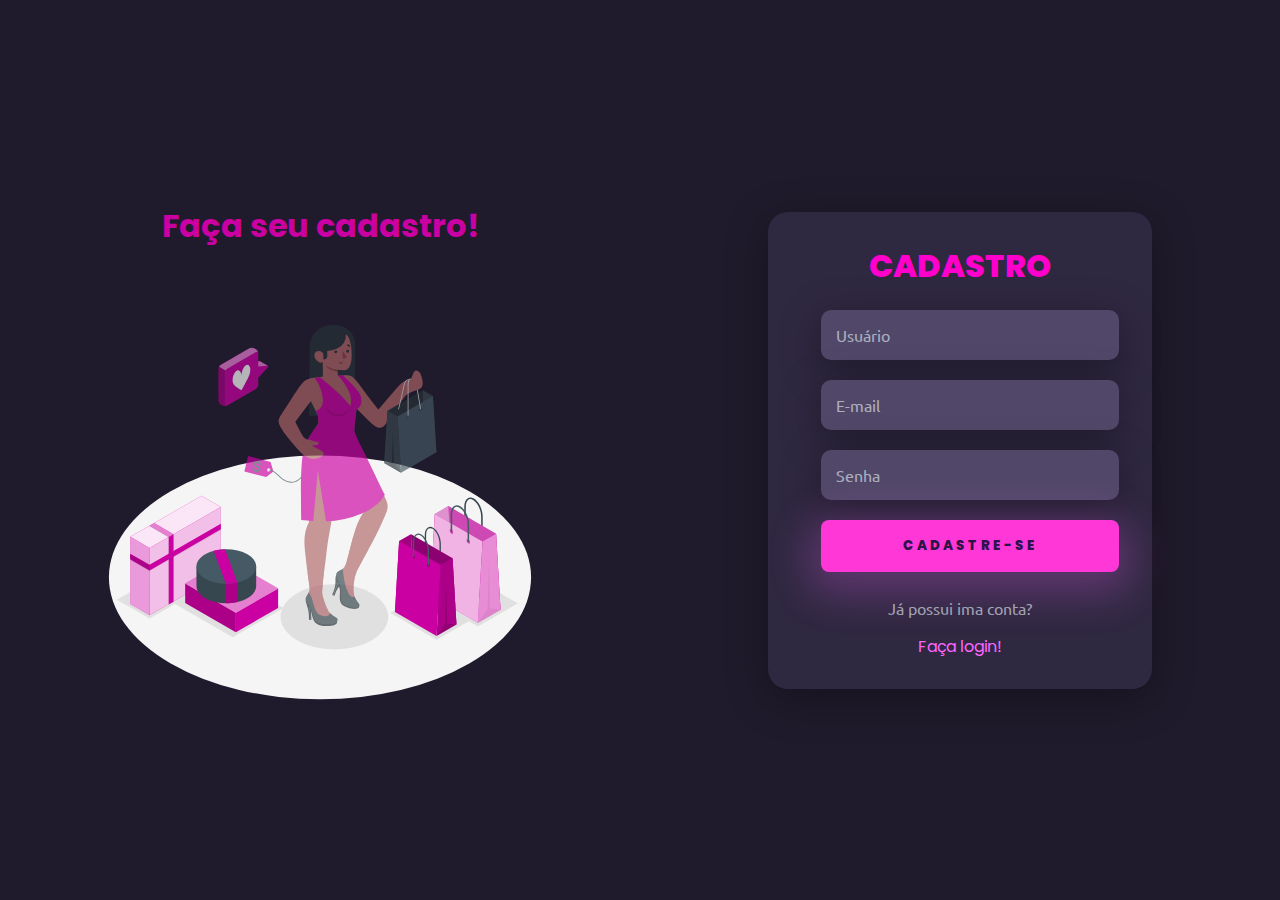
==== cadastro.html @ c9ddd822 "Add files via upload" ====
<!DOCTYPE html>
<html lang="pt-BR">
<head>
    <meta charset="UTF-8">
    <meta http-equiv="X-UA-Compatible" content="IE=edge">
    <meta name="viewport" content="width=device-width, initial-scale=1.0">
    <title>Tudo pra Elas | Cadastro</title>
    <link rel="stylesheet" href="cadastro.css">
    <link rel="shortcut icon" href="img/login.jpg" >
</head>
<body>

    <section class="main">
        <div class="left">
            <h1>Faça seu cadastro!</h1>
            <img src="img/cadastro-img.svg" alt="animate" class="cadastro-img">
        </div>
        <div class="right">
            <div class="card-cadastro">
                <h1>CADASTRO</h1>
                <form method="get">
                    <div class="text">
                        <label for="usurario"></label>
                        <input type="text" placeholder="Usuário"    required>
                    </div>
                    <div class="text">  
                        <label for="email"></label>
                        <input type="text" placeholder="E-mail" required>
                    </div>
                    <div class="text">  
                        <label for="senha"></label>
                        <input type="text" placeholder="Senha" required>
                    </div>
                    <button class="btn-cadastro">CADASTRE-SE</button>
                </form>
                <p>Já possui ima conta?</p>
                <a href="index.html">Faça login!</a>
            </div>
        </div>
    </section>
</body>
</html>
---- cadastro.css ----
@import url('https://fonts.googleapis.com/css2?family=Ubuntu:wght@400;500;700&display=swap');
@import url('https://fonts.googleapis.com/css2?family=Poppins:wght@200;300;400;500;600;700;800;900&display=swap');

body {
    margin: 0;
}

body * {
    box-sizing: border-box;
}

.main {
    width: 100vw;
    height: 100vh;
    background-color: #201b2c;
    display: flex;
    justify-content: center;
    align-items: center;
}

.left {
    width: 50vw;
    height: 100vh;
    display: flex;
    flex-direction: column;
    justify-content: center;
    align-items: center;
}

.left > h1 {
    color: #cb00a2;
    font-family: 'Poppins';
}

.cadastro-img {
    width: 35vw;
}

.right {
    width: 50vw;
    height: 100vh;
    display: flex;
    justify-content: center;
    align-items: center; 
}

.card-cadastro {
    width: 60%;
    display: flex;
    flex-direction: column;
    justify-content: center;
    align-items: center;
    padding: 30px 35px; /* Eixo y e Eixo X */
    background-color: #2f2841;
    border-radius: 20px;
    box-shadow: 0 10px 40px #00000056
}

.card-cadastro > h1 {
    color: rgb(255, 0, 204);
    font-weight: 800;
    margin: 0;
    font-family: 'Poppins';
}

.text {
    width: 100%;
    margin: 10px;
    display: flex;
    flex-direction: column;
    align-items: flex-start;
    justify-content: center;
    font-family: 'Ubuntu';
}

.text > input {
    width: 100%;
    border: none;
    border-radius: 10px;
    padding: 15px;
    background-color: #514869;
    color: #f0ffffde;
    font-size: 12pt;
    box-shadow: 0 10px 40px #00000056;
    outline: none;
    box-sizing: border-box;
    font-family: 'Ubuntu';
}

.text > label {
    color: #f0ffffde;
    margin-bottom: 10px;
}

.text > input::placeholder {
    color: #f0ffff94;
}

.btn-cadastro {
    width: 100%;
    padding: 16px 0;
    margin: 25px;
    border: none;
    border-radius: 8px;
    outline: none;
    font-weight: 800;
    letter-spacing: 3px;
    font-family: 'Poppins';
    color: #2b134b;
    background-color: #fe37d6;
    cursor: pointer;
    box-shadow: 0 10px 40px 12px rgba(250, 100, 255, 0.234) ;
    margin: 10px;
}

.card-cadastro > p {
    font-family: 'Ubuntu';
    color: #f0ffff94;
}

.card-cadastro > a {
    text-decoration: none;
    color: #fc66ff;
    font-family: 'Poppins';
    font-weight: 400;
}

@media only screen and (max-width: 950px){

    .card-cadastro {
        width: 85%;
    }

}

@media only screen and (max-width: 950px){

    .main {
        flex-direction: column;
    }

    .left > h1 {
        display: none;
    }

    .left {
        width: 100%;
        height: auto;
    }

    .right {
        width: 100%;
        height: auto;
    }

    .cadastro-img {
        width: 50vw;
    }

    .card-cadastro {
        width: 90%;
    } 
    
}
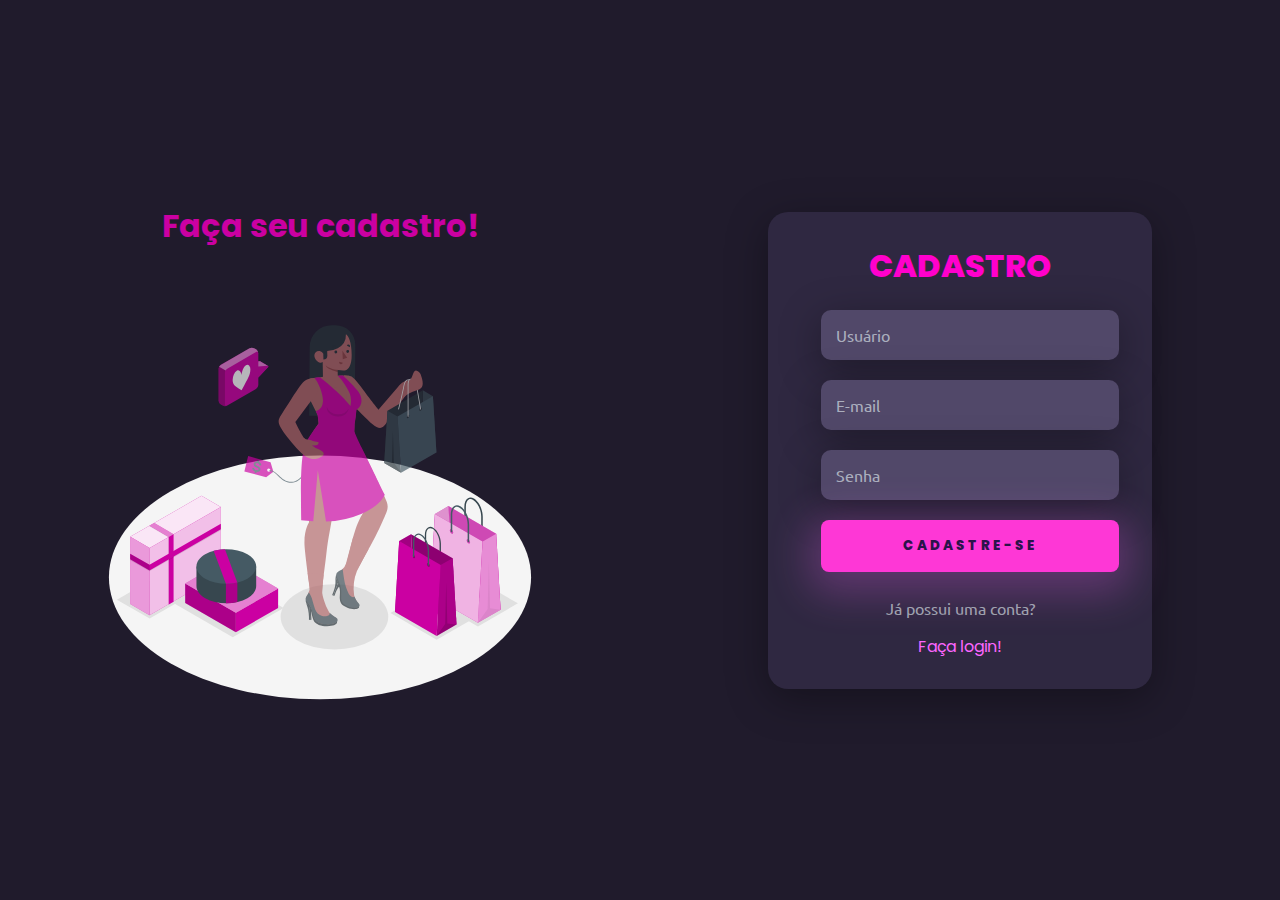
==== commit e4248838: "Update cadastro.html" ====
--- a/cadastro.html
+++ b/cadastro.html
@@ -33,10 +33,10 @@
                     </div>
                     <button class="btn-cadastro">CADASTRE-SE</button>
                 </form>
-                <p>Já possui ima conta?</p>
+                <p>Já possui uma conta?</p>
                 <a href="index.html">Faça login!</a>
             </div>
         </div>
     </section>
 </body>
-</html>+</html>
